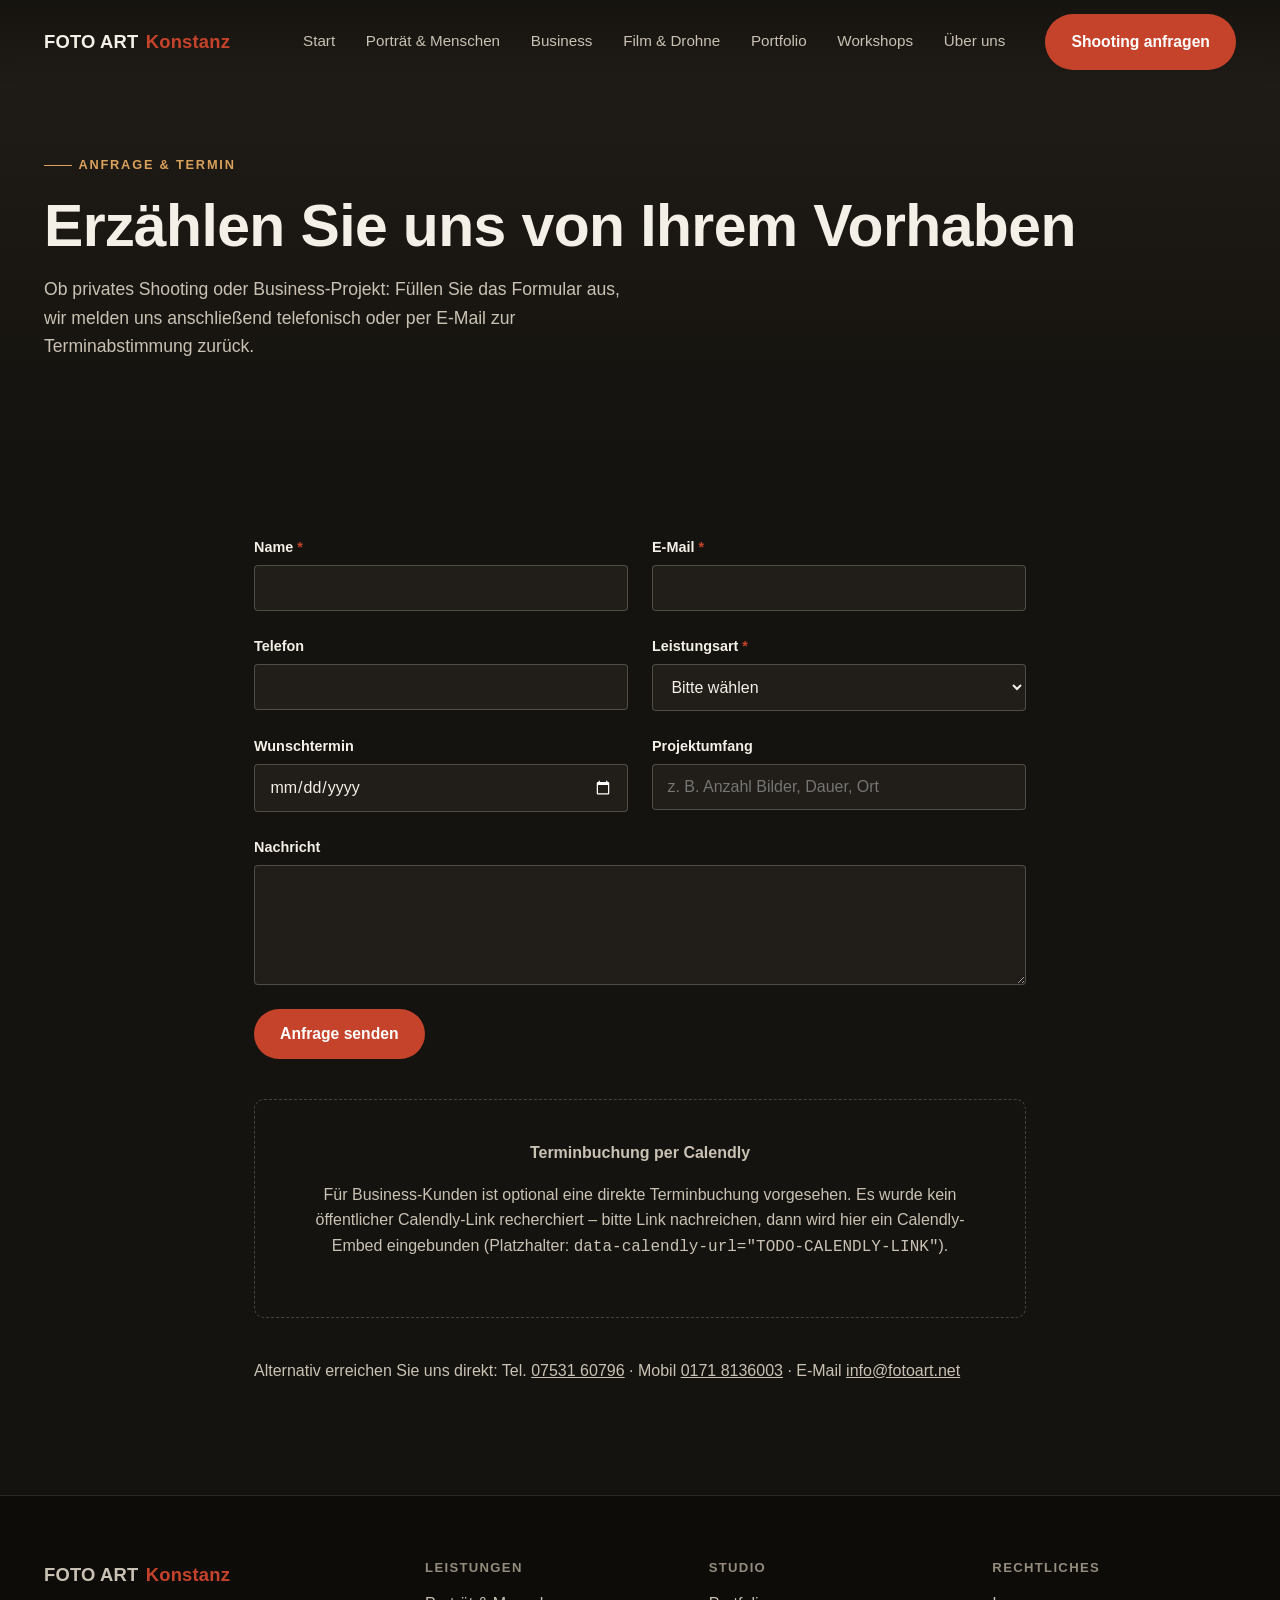
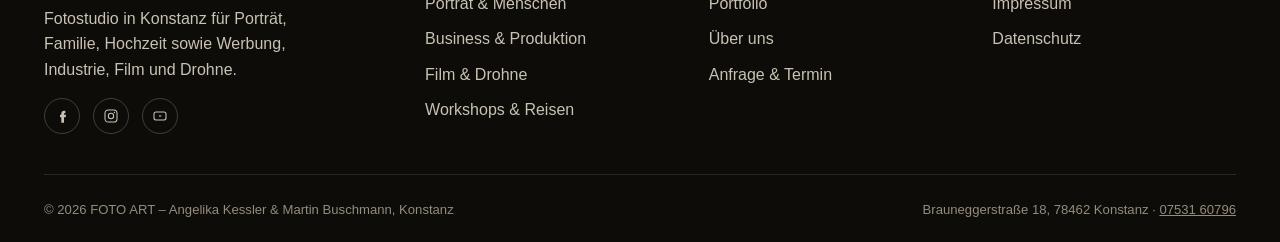
==== anfrage.html @ 79c97d0a "Initial commit: FOTO ART Konstanz website Static site (index + 8 subpages) with an interactive 2.5D " ====
<!doctype html>
<html lang="de" class="no-js">
<head>
<meta charset="utf-8">
<title>Anfrage & Termin | FOTO ART Konstanz</title>
<meta name="description" content="Shooting anfragen oder Projekt besprechen: Kontaktformular für FOTO ART Konstanz.">
<meta name="viewport" content="width=device-width, initial-scale=1">
<link rel="canonical" href="https://foto-art-konstanz.aurora-innovations.de/anfrage.html">
<meta name="theme-color" content="#15130f">
<link rel="stylesheet" href="assets/css/styles.css">
</head>
<body>
<a class="skip-link" href="#main">Zum Inhalt springen</a>
<header class="site-header">
  <div class="container">
    <a class="logo" href="index.html" aria-label="FOTO ART Konstanz – Startseite">FOTO ART <span>Konstanz</span></a>
    <nav class="main-nav" id="main-nav" aria-label="Hauptnavigation">
      <ul>
        <li><a href="index.html">Start</a></li>
        <li><a href="portraet-menschen.html">Porträt & Menschen</a></li>
        <li><a href="business-produktion.html">Business</a></li>
        <li><a href="film-drohne.html">Film & Drohne</a></li>
        <li><a href="portfolio.html">Portfolio</a></li>
        <li><a href="workshops-reisen.html">Workshops</a></li>
        <li><a href="ueber-uns.html">Über uns</a></li>
      </ul>
    </nav>
    <a class="btn btn-primary header-cta" href="anfrage.html" aria-current="page">Shooting anfragen</a>
    <button class="nav-toggle" aria-expanded="false" aria-controls="main-nav" aria-label="Menü öffnen/schließen">
      <svg width="20" height="14" viewBox="0 0 20 14" fill="none" aria-hidden="true"><path d="M0 1H20M0 7H20M0 13H20" stroke="currentColor" stroke-width="1.6"/></svg>
    </button>
  </div>
</header>

<main id="main">
  <section class="page-hero">
    <div class="container">
      <p class="eyebrow">Anfrage &amp; Termin</p>
      <h1>Erzählen Sie uns von Ihrem Vorhaben</h1>
      <p class="lead">Ob privates Shooting oder Business-Projekt: Füllen Sie das Formular aus, wir melden uns anschließend telefonisch oder per E-Mail zur Terminabstimmung zurück.</p>
    </div>
  </section>

  <section>
    <div class="container" style="max-width:820px">
      <form id="anfrage-form" novalidate>
        <div class="form-grid">
          <div class="field">
            <label for="name">Name <span class="req">*</span></label>
            <input type="text" id="name" name="name" required autocomplete="name">
          </div>
          <div class="field">
            <label for="email">E-Mail <span class="req">*</span></label>
            <input type="email" id="email" name="email" required autocomplete="email">
          </div>
          <div class="field">
            <label for="telefon">Telefon</label>
            <input type="tel" id="telefon" name="telefon" autocomplete="tel">
          </div>
          <div class="field">
            <label for="leistungsart">Leistungsart <span class="req">*</span></label>
            <select id="leistungsart" name="leistungsart" required>
              <option value="">Bitte wählen</option>
              <option value="portraet">Porträt &amp; Bewerbung</option>
              <option value="familie">Familie &amp; Babybauch</option>
              <option value="hochzeit">Hochzeit</option>
              <option value="business">Business &amp; Werbung</option>
              <option value="film-drohne">Film &amp; Drohne</option>
              <option value="workshop">Workshop / Fotoreise</option>
              <option value="sonstiges">Sonstiges</option>
            </select>
          </div>
          <div class="field">
            <label for="termin">Wunschtermin</label>
            <input type="date" id="termin" name="termin">
          </div>
          <div class="field">
            <label for="umfang">Projektumfang</label>
            <input type="text" id="umfang" name="umfang" placeholder="z. B. Anzahl Bilder, Dauer, Ort">
          </div>
          <div class="field full">
            <label for="nachricht">Nachricht</label>
            <textarea id="nachricht" name="nachricht" rows="5"></textarea>
          </div>
        </div>
        <p class="form-status" role="status" aria-live="polite" style="margin-top:1rem;color:var(--c-gold)"></p>
        <button type="submit" class="btn btn-primary" style="margin-top:.5rem">Anfrage senden</button>
      </form>

      <div class="calendly-placeholder">
        <p><strong>Terminbuchung per Calendly</strong></p>
        <p>Für Business-Kunden ist optional eine direkte Terminbuchung vorgesehen. Es wurde kein öffentlicher Calendly-Link recherchiert – bitte Link nachreichen, dann wird hier ein Calendly-Embed eingebunden (Platzhalter: <code>data-calendly-url="TODO-CALENDLY-LINK"</code>).</p>
      </div>

      <p class="source-note">Alternativ erreichen Sie uns direkt: Tel. <a href="tel:+497531608796">07531 60796</a> · Mobil <a href="tel:+491718136003">0171 8136003</a> · E-Mail <a href="mailto:info@fotoart.net">info@fotoart.net</a></p>
    </div>
  </section>
</main>

<footer class="site-footer">
  <div class="container">
    <div class="footer-grid">
      <div>
        <a class="logo" href="index.html">FOTO ART <span>Konstanz</span></a>
        <p style="margin-top:1rem;max-width:32ch">Fotostudio in Konstanz für Porträt, Familie, Hochzeit sowie Werbung, Industrie, Film und Drohne.</p>
        <div class="social-row">
          <a href="https://www.facebook.com/fotoartbuschmann/" aria-label="Facebook" rel="noopener"><svg width="16" height="16" viewBox="0 0 24 24" fill="none"><path d="M15 8h2V4h-2c-2.2 0-4 1.8-4 4v2H9v4h2v8h4v-8h2.6l.4-4H15V8Z" fill="currentColor"/></svg></a>
          <a href="https://www.instagram.com/martin_buschmann" aria-label="Instagram" rel="noopener"><svg width="16" height="16" viewBox="0 0 24 24" fill="none"><rect x="3" y="3" width="18" height="18" rx="5" stroke="currentColor" stroke-width="1.6"/><circle cx="12" cy="12" r="4" stroke="currentColor" stroke-width="1.6"/><circle cx="17.2" cy="6.8" r="1" fill="currentColor"/></svg></a>
          <a href="https://www.youtube.com/@FotoArtBuschmannKonstanz" aria-label="YouTube" rel="noopener"><svg width="16" height="16" viewBox="0 0 24 24" fill="none"><rect x="3" y="6" width="18" height="12" rx="3" stroke="currentColor" stroke-width="1.6"/><path d="M11 10.5 15 12l-4 1.5v-3Z" fill="currentColor"/></svg></a>
        </div>
      </div>
      <div>
        <h4>Leistungen</h4>
        <ul>
          <li><a href="portraet-menschen.html">Porträt &amp; Menschen</a></li>
          <li><a href="business-produktion.html">Business &amp; Produktion</a></li>
          <li><a href="film-drohne.html">Film &amp; Drohne</a></li>
          <li><a href="workshops-reisen.html">Workshops &amp; Reisen</a></li>
        </ul>
      </div>
      <div>
        <h4>Studio</h4>
        <ul>
          <li><a href="portfolio.html">Portfolio</a></li>
          <li><a href="ueber-uns.html">Über uns</a></li>
          <li><a href="anfrage.html">Anfrage &amp; Termin</a></li>
        </ul>
      </div>
      <div>
        <h4>Rechtliches</h4>
        <ul>
          <li><a href="impressum.html">Impressum</a></li>
          <li><a href="datenschutz.html">Datenschutz</a></li>
        </ul>
      </div>
    </div>
    <div class="footer-bottom">
      <span>© <span id="year">2026</span> FOTO ART – Angelika Kessler &amp; Martin Buschmann, Konstanz</span>
      <span>Brauneggerstraße 18, 78462 Konstanz · <a href="tel:+497531608796">07531 60796</a></span>
    </div>
  </div>
</footer>
<script>document.getElementById("year").textContent = new Date().getFullYear();</script>
<script src="assets/js/main.js"></script>
</body>
</html>
---- assets/css/styles.css ----
/* ==========================================================================
   FOTO ART Konstanz — Design System
   Editorial, bildstark, dunkel. Siehe phase2_marke.md / phase3_strategie.md
   ========================================================================== */

:root {
  --c-bg: #15130f;
  --c-bg-alt: #211d18;
  --c-bg-alt-2: #2b241d;
  --c-fg: #f4efe7;
  --c-fg-muted: #c9c2b4;
  --c-fg-faint: #948c7d;
  --c-accent: #c6432b;
  --c-accent-light: #e0674c;
  --c-gold: #d9a15b;
  --c-border: rgba(244, 239, 231, 0.12);
  --c-border-strong: rgba(244, 239, 231, 0.22);

  --font-sans: -apple-system, BlinkMacSystemFont, "Segoe UI", Roboto,
    "Helvetica Neue", Arial, sans-serif;

  --container: 1240px;
  --space-1: 0.5rem;
  --space-2: 1rem;
  --space-3: 1.5rem;
  --space-4: 2.5rem;
  --space-5: 4rem;
  --space-6: 6rem;
  --space-7: 9rem;

  --radius-s: 4px;
  --radius-m: 10px;
  --radius-l: 24px;

  --ease-out: cubic-bezier(0.16, 1, 0.3, 1);
  --dur-fast: 200ms;
  --dur-med: 550ms;

  --header-h: 84px;
  color-scheme: dark;
}

/* ---------- Reset ---------- */
*,
*::before,
*::after {
  box-sizing: border-box;
}

html {
  scroll-behavior: smooth;
}

body {
  margin: 0;
  background: var(--c-bg);
  color: var(--c-fg);
  font-family: var(--font-sans);
  font-size: 1rem;
  line-height: 1.6;
  -webkit-font-smoothing: antialiased;
  overflow-x: hidden;
}

img {
  max-width: 100%;
  display: block;
}

a {
  color: inherit;
}

h1, h2, h3, h4 {
  font-weight: 600;
  line-height: 1.15;
  letter-spacing: -0.01em;
  margin: 0 0 var(--space-2);
}

h1 { font-size: clamp(2.4rem, 4.6vw, 4.4rem); font-weight: 700; }
h2 { font-size: clamp(1.9rem, 3.2vw, 2.8rem); }
h3 { font-size: clamp(1.3rem, 1.8vw, 1.6rem); }

p { margin: 0 0 var(--space-2); color: var(--c-fg-muted); }

.eyebrow {
  display: inline-flex;
  align-items: center;
  gap: 0.5em;
  font-size: 0.8rem;
  letter-spacing: 0.14em;
  text-transform: uppercase;
  color: var(--c-gold);
  font-weight: 600;
  margin-bottom: var(--space-2);
}

.eyebrow::before {
  content: "";
  width: 28px;
  height: 1px;
  background: var(--c-gold);
}

.container {
  width: 100%;
  max-width: var(--container);
  margin-inline: auto;
  padding-inline: var(--space-3);
}

section {
  padding-block: var(--space-6);
}

.section-alt { background: var(--c-bg-alt); }

.visually-hidden {
  position: absolute;
  width: 1px;
  height: 1px;
  overflow: hidden;
  clip: rect(0 0 0 0);
  clip-path: inset(50%);
  white-space: nowrap;
}

/* Skip link — accessibility */
.skip-link {
  position: absolute;
  top: -100%;
  left: var(--space-2);
  z-index: 1000;
  background: var(--c-accent);
  color: #fff;
  padding: 0.75em 1.25em;
  border-radius: var(--radius-s);
  transition: top var(--dur-fast) var(--ease-out);
}

.skip-link:focus {
  top: var(--space-2);
}

:focus-visible {
  outline: 2px solid var(--c-gold);
  outline-offset: 3px;
}

/* ---------- Buttons ---------- */
.btn {
  --btn-line: 0%;
  position: relative;
  display: inline-flex;
  align-items: center;
  gap: 0.6em;
  padding: 0.95em 1.6em;
  border-radius: 999px;
  font-weight: 600;
  font-size: 0.98rem;
  text-decoration: none;
  border: 1px solid transparent;
  cursor: pointer;
  transition: transform var(--dur-fast) var(--ease-out),
    background var(--dur-fast) var(--ease-out),
    border-color var(--dur-fast) var(--ease-out);
}

.btn:hover { transform: translateY(-2px); }

.btn-primary {
  background: var(--c-accent);
  color: #fff;
}
.btn-primary:hover { background: var(--c-accent-light); }

.btn-ghost {
  background: transparent;
  border-color: var(--c-border-strong);
  color: var(--c-fg);
}
.btn-ghost:hover { border-color: var(--c-gold); }

.btn-link {
  padding: 0;
  border-radius: 0;
  background: none;
  color: var(--c-fg);
  border-bottom: 1px solid var(--c-border-strong);
}

.btn-link .arrow { transition: transform var(--dur-fast) var(--ease-out); }
.btn-link:hover .arrow,
.btn-link:focus-visible .arrow { transform: translateX(4px); }

.btn-underline {
  position: relative;
  display: inline-block;
}
.btn-underline::after {
  content: "";
  position: absolute;
  left: 0; bottom: -4px;
  height: 2px;
  width: 100%;
  background: var(--c-accent);
  transform: scaleX(0);
  transform-origin: left;
  transition: transform 220ms var(--ease-out);
}
.btn-underline:hover::after,
.btn-underline:focus-visible::after { transform: scaleX(1); }

/* ==========================================================================
   Header / Navigation
   Logo strikt links, Nav-Punkte einzeilig mit gleichmäßigem Abstand
   ========================================================================== */

.site-header {
  position: fixed;
  inset-inline: 0;
  top: 0;
  z-index: 500;
  height: var(--header-h);
  display: flex;
  align-items: center;
  background: linear-gradient(to bottom, rgba(21, 19, 15, 0.92), rgba(21, 19, 15, 0));
  backdrop-filter: blur(6px);
  transition: background var(--dur-fast) var(--ease-out);
}

.site-header.is-scrolled {
  background: rgba(21, 19, 15, 0.92);
  border-bottom: 1px solid var(--c-border);
}

.site-header .container {
  display: flex;
  align-items: center;
  justify-content: space-between;
  gap: var(--space-4);
}

.logo {
  flex: 0 0 auto;
  display: inline-flex;
  align-items: baseline;
  gap: 0.4em;
  font-size: 1.15rem;
  font-weight: 700;
  letter-spacing: 0.01em;
  text-decoration: none;
  color: var(--c-fg);
  white-space: nowrap;
}

.logo span {
  color: var(--c-accent);
}

.main-nav {
  flex: 1 1 auto;
  min-width: 0;
}

.main-nav ul {
  display: flex;
  justify-content: flex-end;
  align-items: center;
  gap: clamp(1rem, 2.4vw, 2.4rem);
  list-style: none;
  margin: 0;
  padding: 0;
}

.main-nav a {
  display: inline-block;
  white-space: nowrap;
  font-size: 0.95rem;
  font-weight: 500;
  text-decoration: none;
  color: var(--c-fg-muted);
  padding-block: 0.4em;
  border-bottom: 1px solid transparent;
  transition: color var(--dur-fast), border-color var(--dur-fast);
}

.main-nav a:hover,
.main-nav a[aria-current="page"] {
  color: var(--c-fg);
  border-color: var(--c-gold);
}

.header-cta {
  flex: 0 0 auto;
}

.nav-toggle {
  display: none;
  flex: 0 0 auto;
  background: none;
  border: 1px solid var(--c-border-strong);
  border-radius: var(--radius-s);
  color: var(--c-fg);
  width: 42px;
  height: 38px;
  align-items: center;
  justify-content: center;
  cursor: pointer;
}

@media (max-width: 900px) {
  .main-nav {
    position: fixed;
    top: var(--header-h);
    left: 0;
    right: 0;
    height: calc(100vh - var(--header-h));
    background: var(--c-bg);
    padding: var(--space-4) var(--space-3);
    transform: translateY(-8px);
    opacity: 0;
    pointer-events: none;
    transition: opacity var(--dur-fast) var(--ease-out), transform var(--dur-fast) var(--ease-out);
    overflow-y: auto;
  }
  .main-nav.is-open {
    opacity: 1;
    transform: translateY(0);
    pointer-events: auto;
  }
  .main-nav ul {
    flex-direction: column;
    align-items: flex-start;
    gap: var(--space-3);
  }
  .main-nav a { font-size: 1.15rem; }
  .nav-toggle { display: inline-flex; }
  .header-cta { display: none; }
}

/* ==========================================================================
   Hero
   ========================================================================== */

.hero-wrapper {
  position: relative;
}

.hero-stage {
  position: sticky;
  top: 0;
  height: 100vh;
  min-height: 560px;
  overflow: hidden;
  background: var(--c-bg);
}

.hero-media {
  position: absolute;
  inset: 0;
  overflow: hidden;
}

.hero-media__bg,
.hero-media__camera {
  position: absolute;
  inset: 0;
  width: 100%;
  height: 100%;
  background-image: url("../img/hero-foto-art.png");
  background-size: cover;
  background-position: 78% center;
  will-change: transform;
}

.hero-media__bg {
  transform: scale(1.03);
  opacity: 0;
  transition: opacity 900ms var(--ease-out);
  filter: brightness(0.98);
}

.hero-media__bg.is-loaded {
  opacity: 1;
}

.hero-media__camera {
  clip-path: polygon(74% 46%, 100% 40%, 100% 100%, 68% 100%, 66% 62%);
  filter: blur(1.5px);
}

.hero-media__scrim {
  position: absolute;
  inset: 0;
  background: linear-gradient(
    100deg,
    rgba(10, 9, 7, 0.94) 0%,
    rgba(10, 9, 7, 0.72) 30%,
    rgba(10, 9, 7, 0.18) 56%,
    rgba(10, 9, 7, 0.05) 72%
  );
}

.hero-media__vignette {
  position: absolute;
  inset: 0;
  background: radial-gradient(circle at 78% 55%, transparent 55%, rgba(0,0,0,0.55) 100%);
  pointer-events: none;
}

/* Dauerhafte, dezente Abdunkelung genau über der Kamera-Ecke: nachdem die
   Vordergrund-Kamera weggehoben wurde, bleibt hier keine deutlich erkennbare
   statische Kamera-Silhouette stehen, sondern ruhiges dunkles Bokeh. */
.hero-media__corner-shade {
  position: absolute;
  inset: 0;
  background: radial-gradient(ellipse 50% 62% at 88% 82%, rgba(4, 3, 2, 0.95) 0%, rgba(4, 3, 2, 0.8) 40%, rgba(4, 3, 2, 0) 72%);
  pointer-events: none;
}

/* Lens iris reveal */
.hero-lens {
  position: absolute;
  inset: 0;
  pointer-events: none;
  opacity: 0;
}

/* Volle Bühnenfläche, pixelgleich mit .hero-media__bg — nur per clip-path als
   Kreis freigelegt, damit Bildausschnitt und -maßstab nahtlos zum Hintergrund
   passen (kein Zoom/Qualitätsverlust, sondern ein "Loch" durch die Abdunkelung). */
.hero-lens__iris {
  position: absolute;
  inset: 0;
  background-image:
    radial-gradient(ellipse 50% 62% at 88% 82%, rgba(4, 3, 2, 0.95) 0%, rgba(4, 3, 2, 0.8) 40%, rgba(4, 3, 2, 0) 72%),
    url("../img/hero-foto-art.png");
  background-size: auto, cover;
  background-position: 0 0, 78% center;
  filter: brightness(1.1) contrast(1.05) saturate(1.05);
  clip-path: circle(0px at 86% 66%);
}

/* Rein dekorativer Ring am Rand der Iris-Öffnung */
.hero-lens__ring {
  position: absolute;
  border-radius: 50%;
  border: 1px solid rgba(217, 161, 91, 0.6);
  box-shadow: 0 0 40px 8px rgba(0, 0, 0, 0.5);
}

.hero-lens__hud {
  position: absolute;
  opacity: 0;
}

.hero-lens__hud svg { width: 100%; height: 100%; display: block; overflow: visible; }
.hero-lens__hud text {
  font-family: var(--font-sans);
  font-size: 3.6px;
  letter-spacing: 0.05em;
  fill: var(--c-gold);
}
.hero-lens__hud .bracket {
  fill: none;
  stroke: var(--c-gold);
  stroke-width: 0.6;
  stroke-linecap: round;
}
.hero-lens__hud .crosshair {
  fill: none;
  stroke: rgba(244, 239, 231, 0.55);
  stroke-width: 0.35;
}

.hero-lens__backdrop {
  position: absolute;
  inset: 0;
  background: #070605;
  opacity: 0;
}

/* Content */
.hero-content {
  position: relative;
  z-index: 5;
  height: 100%;
  display: flex;
  align-items: center;
}

.hero-content__inner {
  max-width: 620px;
  padding-inline: var(--space-3);
  transform: translateY(0);
  opacity: 1;
  transition: opacity 300ms var(--ease-out), transform 300ms var(--ease-out);
}

.hero-content__inner.is-hidden {
  opacity: 0;
  transform: translateY(10px);
}

.hero-content h1 {
  margin-bottom: var(--space-3);
}

.hero-content p.lead {
  font-size: 1.15rem;
  color: var(--c-fg-muted);
  max-width: 46ch;
}

.hero-actions {
  display: flex;
  flex-wrap: wrap;
  gap: var(--space-3);
  margin-top: var(--space-4);
}

.hero-scroll-cue {
  position: absolute;
  bottom: var(--space-4);
  left: 50%;
  transform: translateX(-50%);
  display: flex;
  flex-direction: column;
  align-items: center;
  gap: 0.5rem;
  font-size: 0.75rem;
  letter-spacing: 0.12em;
  text-transform: uppercase;
  color: var(--c-fg-faint);
  z-index: 5;
}

.hero-scroll-cue__line {
  width: 1px;
  height: 34px;
  background: linear-gradient(to bottom, var(--c-gold), transparent);
  animation: hero-cue-pulse 1.8s ease-in-out infinite;
}

@keyframes hero-cue-pulse {
  0%, 100% { opacity: 0.3; transform: scaleY(0.7); }
  50% { opacity: 1; transform: scaleY(1); }
}

.hero-skip {
  position: absolute;
  z-index: 30;
  top: calc(var(--header-h) + var(--space-2));
  right: var(--space-3);
  opacity: 0;
  pointer-events: none;
  transition: opacity var(--dur-fast);
}
.hero-skip:focus {
  opacity: 1;
  pointer-events: auto;
}

.hero-fallback-note {
  display: none;
}

/* No-JS / reduced motion fallback: static hero */
.no-js .hero-stage,
.reduced-motion .hero-stage {
  position: relative;
  height: auto;
  min-height: 88vh;
}
.no-js .hero-media__camera,
.no-js .hero-lens,
.reduced-motion .hero-media__camera,
.reduced-motion .hero-lens {
  display: none;
}
.no-js .hero-media__bg,
.reduced-motion .hero-media__bg {
  opacity: 1;
  transform: none;
  position: relative;
  min-height: 88vh;
}

/* ==========================================================================
   Path split (Porträt / Business)
   ========================================================================== */

.path-split {
  display: grid;
  grid-template-columns: 1fr 1fr;
  gap: var(--space-3);
}

.path-card {
  position: relative;
  isolation: isolate;
  min-height: 420px;
  border-radius: var(--radius-l);
  overflow: hidden;
  display: flex;
  align-items: flex-end;
  padding: var(--space-4);
  text-decoration: none;
  color: var(--c-fg);
  background-size: cover;
  background-position: center;
  border: 1px solid var(--c-border);
}

.path-card::before {
  content: "";
  position: absolute;
  inset: 0;
  z-index: -1;
  background: linear-gradient(to top, rgba(10,9,7,0.92) 10%, rgba(10,9,7,0.15) 75%);
  transition: background var(--dur-med) var(--ease-out);
}

.path-card img {
  position: absolute;
  inset: 0;
  z-index: -2;
  width: 100%;
  height: 100%;
  object-fit: cover;
  transform: scale(1.02);
  transition: transform 700ms var(--ease-out);
}

.path-card:hover img { transform: scale(1.08); }

.path-card__label {
  display: inline-flex;
  align-items: center;
  gap: 0.5em;
  font-size: 0.78rem;
  text-transform: uppercase;
  letter-spacing: 0.12em;
  color: var(--c-gold);
  margin-bottom: 0.5em;
}

.path-card h3 { margin-bottom: 0.35em; }
.path-card p { color: var(--c-fg-muted); margin-bottom: 1em; max-width: 34ch; }

@media (max-width: 760px) {
  .path-split { grid-template-columns: 1fr; }
}

/* ==========================================================================
   Grids / Cards
   ========================================================================== */

.section-head {
  max-width: 640px;
  margin-bottom: var(--space-5);
}

.grid-3 {
  display: grid;
  grid-template-columns: repeat(3, 1fr);
  gap: var(--space-3);
}

.grid-2 {
  display: grid;
  grid-template-columns: 1fr 1fr;
  gap: var(--space-4);
}

@media (max-width: 860px) {
  .grid-3 { grid-template-columns: repeat(2, 1fr); }
  .grid-2 { grid-template-columns: 1fr; }
}
@media (max-width: 560px) {
  .grid-3 { grid-template-columns: 1fr; }
}

.service-card {
  border: 1px solid var(--c-border);
  border-radius: var(--radius-m);
  padding: var(--space-3);
  background: var(--c-bg-alt);
  transition: border-color var(--dur-fast), transform var(--dur-fast);
}
.service-card:hover { border-color: var(--c-border-strong); transform: translateY(-3px); }
.service-card h3 { font-size: 1.15rem; }
.service-card .icon { color: var(--c-gold); margin-bottom: var(--space-2); }

.media-frame {
  border-radius: var(--radius-m);
  overflow: hidden;
  aspect-ratio: 4 / 5;
}
.media-frame img { width: 100%; height: 100%; object-fit: cover; }
.media-frame.landscape { aspect-ratio: 16 / 10; }

/* ==========================================================================
   Portfolio filter
   ========================================================================== */

.filter-bar {
  display: flex;
  flex-wrap: wrap;
  gap: 0.6rem;
  margin-bottom: var(--space-4);
}

.filter-btn {
  padding: 0.55em 1.1em;
  border-radius: 999px;
  border: 1px solid var(--c-border-strong);
  background: transparent;
  color: var(--c-fg-muted);
  font-size: 0.88rem;
  cursor: pointer;
  transition: all var(--dur-fast);
}
.filter-btn[aria-pressed="true"] {
  background: var(--c-accent);
  border-color: var(--c-accent);
  color: #fff;
}

.portfolio-grid {
  display: grid;
  grid-template-columns: repeat(3, 1fr);
  gap: var(--space-2);
}
@media (max-width: 860px) { .portfolio-grid { grid-template-columns: repeat(2, 1fr); } }
@media (max-width: 560px) { .portfolio-grid { grid-template-columns: 1fr; } }

.portfolio-item {
  border-radius: var(--radius-m);
  overflow: hidden;
  position: relative;
}
.portfolio-item img {
  width: 100%; height: 100%; object-fit: cover; aspect-ratio: 4/5;
  transition: transform 600ms var(--ease-out);
}
.portfolio-item:hover img { transform: scale(1.06); }
.portfolio-item figcaption {
  position: absolute; left: 0; right: 0; bottom: 0;
  padding: var(--space-2);
  font-size: 0.85rem;
  background: linear-gradient(to top, rgba(0,0,0,0.75), transparent);
}
.portfolio-item[hidden] { display: none; }

/* ==========================================================================
   FAQ
   ========================================================================== */

.faq {
  max-width: 780px;
}
.faq details {
  border-bottom: 1px solid var(--c-border);
  padding-block: var(--space-2);
}
.faq summary {
  cursor: pointer;
  list-style: none;
  display: flex;
  justify-content: space-between;
  align-items: center;
  gap: var(--space-2);
  font-weight: 600;
  font-size: 1.05rem;
  padding-block: 0.3em;
}
.faq summary::-webkit-details-marker { display: none; }
.faq summary .plus {
  flex: 0 0 auto;
  width: 22px; height: 22px;
  border-radius: 50%;
  border: 1px solid var(--c-border-strong);
  display: flex; align-items: center; justify-content: center;
  transition: transform var(--dur-fast);
}
.faq details[open] summary .plus { transform: rotate(45deg); }
.faq .faq-answer { padding-top: var(--space-1); padding-right: var(--space-4); }

/* ==========================================================================
   Info strip (Adresse/Öffnungszeiten/Kontakt) + Karte
   ========================================================================== */

.info-strip {
  display: grid;
  grid-template-columns: repeat(3, 1fr);
  gap: var(--space-3);
  margin-bottom: var(--space-4);
}
@media (max-width: 760px) { .info-strip { grid-template-columns: 1fr; } }

.info-card {
  border: 1px solid var(--c-border);
  border-radius: var(--radius-m);
  padding: var(--space-3);
}
.info-card h3 { font-size: 1rem; color: var(--c-gold); }
.info-card .source-note {
  font-size: 0.78rem;
  color: var(--c-fg-faint);
  margin-top: 0.5em;
}

.map-embed {
  border-radius: var(--radius-m);
  overflow: hidden;
  border: 1px solid var(--c-border);
}
.map-embed iframe {
  width: 100%;
  height: 420px;
  border: 0;
  display: block;
  filter: grayscale(0.4) invert(0.92) contrast(0.9);
}

/* ==========================================================================
   Forms (Anfrage)
   ========================================================================== */

.form-grid {
  display: grid;
  grid-template-columns: 1fr 1fr;
  gap: var(--space-3);
}
@media (max-width: 700px) { .form-grid { grid-template-columns: 1fr; } }

.field { display: flex; flex-direction: column; gap: 0.4em; }
.field.full { grid-column: 1 / -1; }
.field label { font-size: 0.9rem; font-weight: 600; }
.field .req { color: var(--c-accent); }

.field input,
.field select,
.field textarea {
  background: var(--c-bg-alt);
  border: 1px solid var(--c-border-strong);
  border-radius: var(--radius-s);
  color: var(--c-fg);
  padding: 0.8em 0.9em;
  font-family: inherit;
  font-size: 1rem;
}
.field textarea { resize: vertical; min-height: 120px; }
.field input:focus,
.field select:focus,
.field textarea:focus {
  border-color: var(--c-gold);
}

.calendly-placeholder {
  border: 1px dashed var(--c-border-strong);
  border-radius: var(--radius-m);
  padding: var(--space-4);
  text-align: center;
  color: var(--c-fg-faint);
  margin-block: var(--space-4);
}

/* ==========================================================================
   Legal notice banner
   ========================================================================== */

.draft-banner {
  background: rgba(198, 67, 43, 0.12);
  border: 1px solid rgba(198, 67, 43, 0.4);
  color: var(--c-fg);
  border-radius: var(--radius-m);
  padding: var(--space-2) var(--space-3);
  font-size: 0.92rem;
  margin-bottom: var(--space-4);
}
.draft-banner strong { color: var(--c-accent-light); }

/* ==========================================================================
   Footer
   ========================================================================== */

.site-footer {
  background: #0d0c09;
  border-top: 1px solid var(--c-border);
  padding-block: var(--space-5) var(--space-3);
}
.footer-grid {
  display: grid;
  grid-template-columns: 1.4fr 1fr 1fr 1fr;
  gap: var(--space-4);
  margin-bottom: var(--space-4);
}
@media (max-width: 800px) {
  .footer-grid { grid-template-columns: 1fr 1fr; }
}
@media (max-width: 500px) {
  .footer-grid { grid-template-columns: 1fr; }
}
.footer-grid h4 {
  font-size: 0.82rem;
  text-transform: uppercase;
  letter-spacing: 0.1em;
  color: var(--c-fg-faint);
  margin-bottom: var(--space-2);
}
.footer-grid ul { list-style: none; margin: 0; padding: 0; display: flex; flex-direction: column; gap: 0.6em; }
.footer-grid a { text-decoration: none; color: var(--c-fg-muted); }
.footer-grid a:hover { color: var(--c-fg); }

.footer-bottom {
  display: flex;
  justify-content: space-between;
  flex-wrap: wrap;
  gap: var(--space-2);
  padding-top: var(--space-3);
  border-top: 1px solid var(--c-border);
  font-size: 0.82rem;
  color: var(--c-fg-faint);
}

.social-row { display: flex; gap: 0.8em; }
.social-row a {
  width: 36px; height: 36px;
  border: 1px solid var(--c-border-strong);
  border-radius: 50%;
  display: flex; align-items: center; justify-content: center;
  text-decoration: none;
}
.social-row a:hover { border-color: var(--c-gold); }

/* ==========================================================================
   Page hero (Unterseiten)
   ========================================================================== */

.page-hero {
  padding-top: calc(var(--header-h) + var(--space-5));
  padding-bottom: var(--space-5);
  background: linear-gradient(180deg, var(--c-bg-alt), var(--c-bg));
}
.page-hero .eyebrow { margin-bottom: var(--space-2); }
.page-hero p.lead { max-width: 60ch; font-size: 1.1rem; }

/* Utility */
.mt-0 { margin-top: 0; }
.text-center { text-align: center; margin-inline: auto; }

/* ==========================================================================
   Reduced motion
   ========================================================================== */
@media (prefers-reduced-motion: reduce) {
  html { scroll-behavior: auto; }
  * { animation-duration: 0.001ms !important; animation-iteration-count: 1 !important; transition-duration: 0.001ms !important; }
}
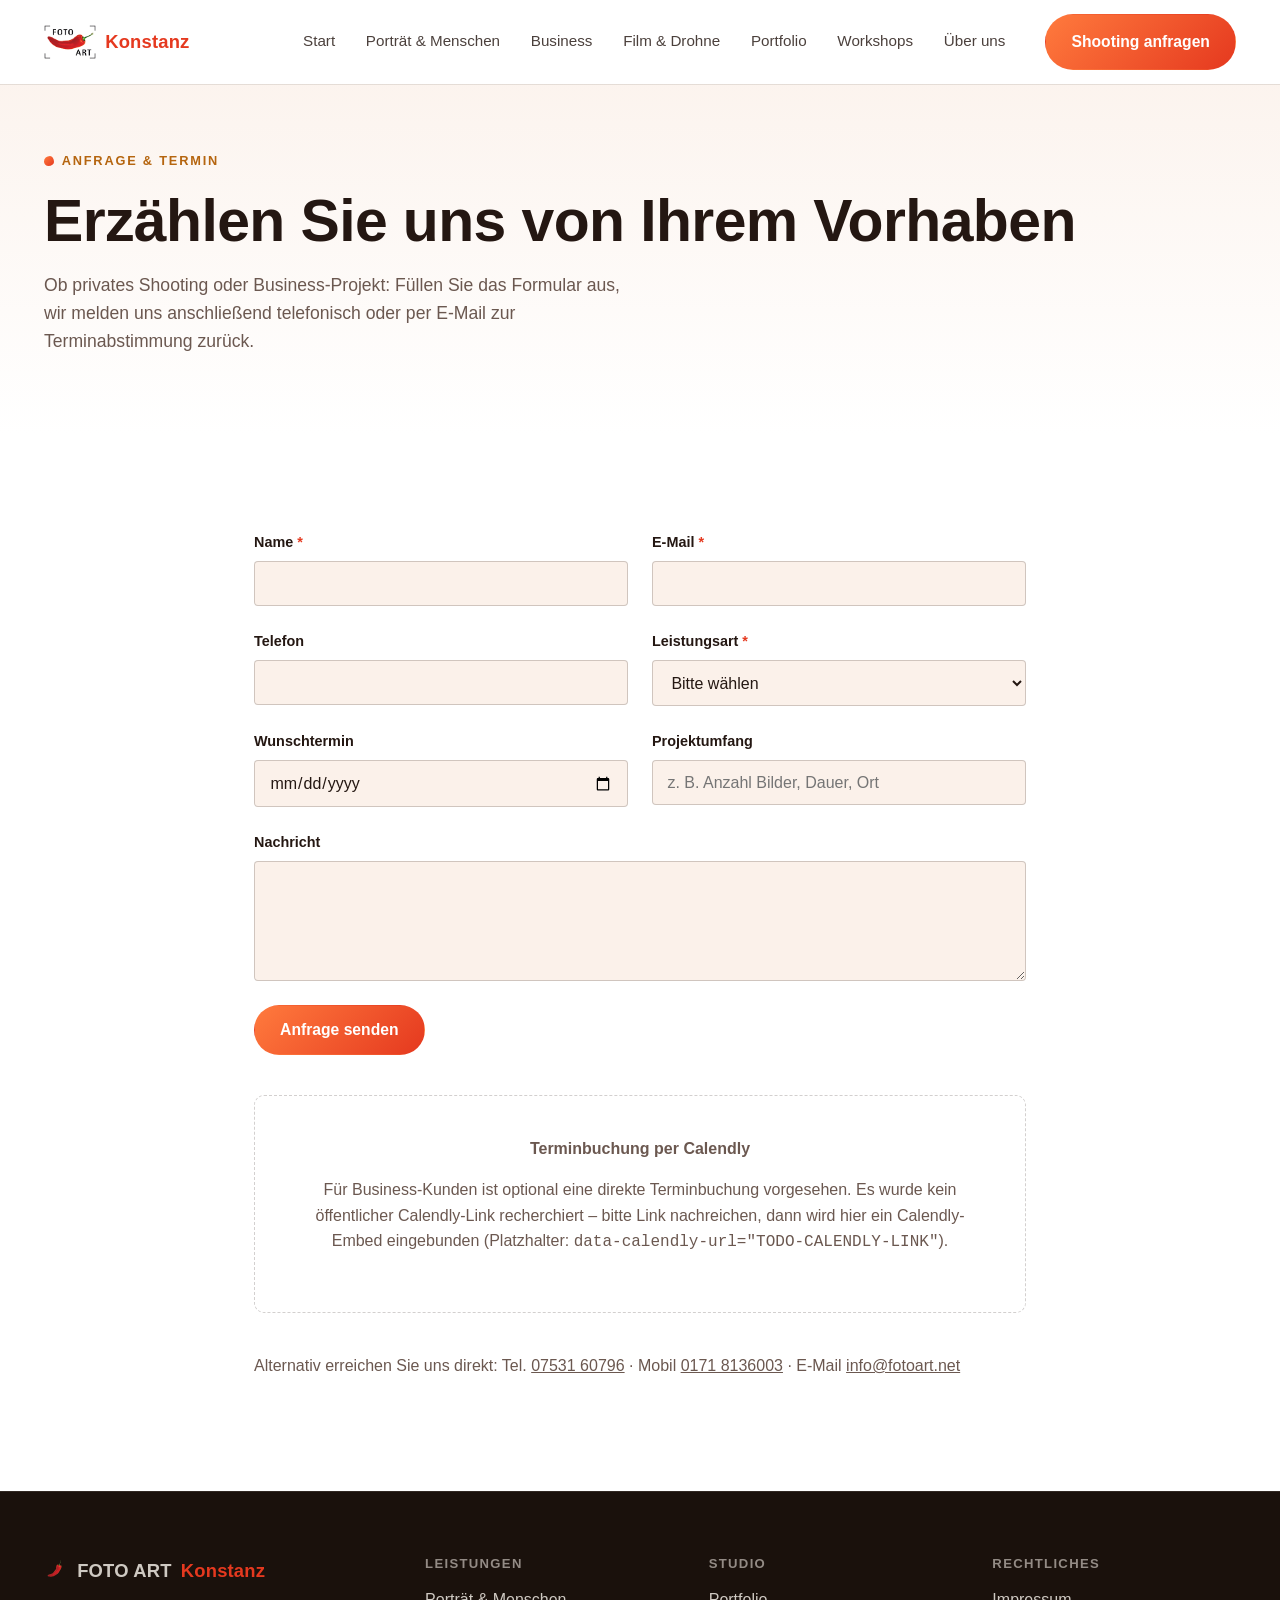
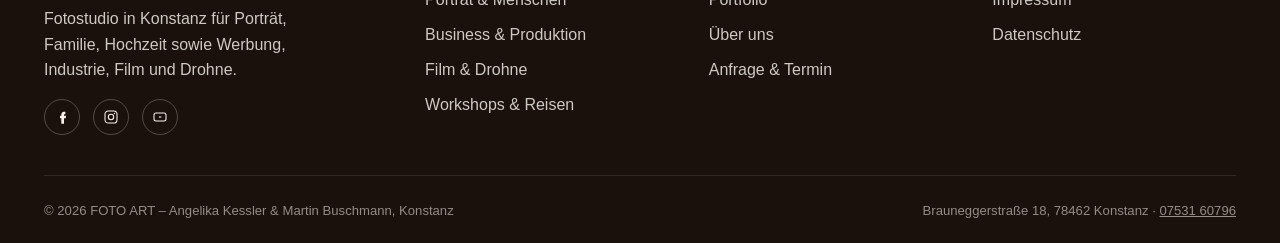
==== commit d719ed55: "Add camera-photo hero sequence and real FOTO ART branding (logo + favicon) - Replace the graphic her" ====
--- a/anfrage.html
+++ b/anfrage.html
@@ -7,13 +7,18 @@
 <meta name="viewport" content="width=device-width, initial-scale=1">
 <link rel="canonical" href="https://foto-art-konstanz.aurora-innovations.de/anfrage.html">
 <meta name="theme-color" content="#15130f">
+<link rel="icon" href="favicon.ico" sizes="32x32">
+<link rel="icon" type="image/png" sizes="16x16" href="assets/img/favicon-16.png">
+<link rel="icon" type="image/png" sizes="32x32" href="assets/img/favicon-32.png">
+<link rel="icon" type="image/png" sizes="192x192" href="assets/img/favicon-192.png">
+<link rel="apple-touch-icon" sizes="180x180" href="assets/img/favicon-180.png">
 <link rel="stylesheet" href="assets/css/styles.css">
 </head>
 <body>
 <a class="skip-link" href="#main">Zum Inhalt springen</a>
 <header class="site-header">
   <div class="container">
-    <a class="logo" href="index.html" aria-label="FOTO ART Konstanz – Startseite">FOTO ART <span>Konstanz</span></a>
+    <a class="logo" href="index.html" aria-label="FOTO ART Konstanz – Startseite"><img class="logo-mark" src="assets/img/logo-fotoart.png" alt="FOTO ART" width="153" height="100"> <span>Konstanz</span></a>
     <nav class="main-nav" id="main-nav" aria-label="Hauptnavigation">
       <ul>
         <li><a href="index.html">Start</a></li>
@@ -101,7 +106,7 @@
   <div class="container">
     <div class="footer-grid">
       <div>
-        <a class="logo" href="index.html">FOTO ART <span>Konstanz</span></a>
+        <a class="logo" href="index.html"><img class="logo-mark logo-mark--footer" src="assets/img/favicon-192.png" alt="" width="192" height="192"> FOTO ART <span>Konstanz</span></a>
         <p style="margin-top:1rem;max-width:32ch">Fotostudio in Konstanz für Porträt, Familie, Hochzeit sowie Werbung, Industrie, Film und Drohne.</p>
         <div class="social-row">
           <a href="https://www.facebook.com/fotoartbuschmann/" aria-label="Facebook" rel="noopener"><svg width="16" height="16" viewBox="0 0 24 24" fill="none"><path d="M15 8h2V4h-2c-2.2 0-4 1.8-4 4v2H9v4h2v8h4v-8h2.6l.4-4H15V8Z" fill="currentColor"/></svg></a>
--- a/assets/css/styles.css
+++ b/assets/css/styles.css
@@ -1,20 +1,38 @@
 /* ==========================================================================
    FOTO ART Konstanz — Design System
-   Editorial, bildstark, dunkel. Siehe phase2_marke.md / phase3_strategie.md
+   Editorial, bildstark, hell — an die reale Marke (fotoart.net: Weiß + Rot
+   #e64946, Leitmotiv Peperoni) angelehnt, mit feurigem Rot/Orange als
+   kreativer Signatur-Akzent. Siehe phase2_marke.md.
+   Die "--c-hero-*"-Textfarben sind für dunkel hinterlegte Flächen reserviert,
+   die real ein Foto zeigen (Path-Cards, Footer) — der Hero selbst ist ein
+   helles Grafik-Design und nutzt die normalen hellen Textfarben.
    ========================================================================== */
 
 :root {
-  --c-bg: #15130f;
-  --c-bg-alt: #211d18;
-  --c-bg-alt-2: #2b241d;
-  --c-fg: #f4efe7;
-  --c-fg-muted: #c9c2b4;
-  --c-fg-faint: #948c7d;
-  --c-accent: #c6432b;
-  --c-accent-light: #e0674c;
-  --c-gold: #d9a15b;
-  --c-border: rgba(244, 239, 231, 0.12);
-  --c-border-strong: rgba(244, 239, 231, 0.22);
+  /* Flächen */
+  --c-bg: #ffffff;
+  --c-bg-alt: #fbf1ea;
+  --c-bg-alt-2: #f3ded0;
+
+  /* Text auf hellem Grund */
+  --c-fg: #241712;
+  --c-fg-muted: #6b5850;
+  --c-fg-faint: #ab998f;
+
+  /* Feuriges Rot als Hauptakzent + warmer Amber als Sekundärakzent */
+  --c-accent: #e5391f;
+  --c-accent-light: #ff7a3d;
+  --c-accent-dark: #b32713;
+  --c-gold: #b5650f;
+
+  --c-border: rgba(36, 23, 18, 0.1);
+  --c-border-strong: rgba(36, 23, 18, 0.2);
+
+  /* Text auf dem dunklen Hero-Foto (unverändert hell, unabhängig vom Seitenthema) */
+  --c-hero-fg: #f7f1ea;
+  --c-hero-fg-muted: rgba(247, 241, 234, 0.82);
+  --c-hero-fg-faint: rgba(247, 241, 234, 0.55);
+  --c-hero-gold: #eab273;
 
   --font-sans: -apple-system, BlinkMacSystemFont, "Segoe UI", Roboto,
     "Helvetica Neue", Arial, sans-serif;
@@ -37,7 +55,7 @@
   --dur-med: 550ms;
 
   --header-h: 84px;
-  color-scheme: dark;
+  color-scheme: light;
 }
 
 /* ---------- Reset ---------- */
@@ -84,10 +102,12 @@
 
 p { margin: 0 0 var(--space-2); color: var(--c-fg-muted); }
 
+/* "Flamme" statt schlichtem Strich — dezente kreative Signatur, die das
+   Peperoni-/"scharf"-Leitmotiv von FOTO ART aufgreift, ohne wörtlich zu werden. */
 .eyebrow {
   display: inline-flex;
   align-items: center;
-  gap: 0.5em;
+  gap: 0.6em;
   font-size: 0.8rem;
   letter-spacing: 0.14em;
   text-transform: uppercase;
@@ -98,9 +118,11 @@
 
 .eyebrow::before {
   content: "";
-  width: 28px;
-  height: 1px;
-  background: var(--c-gold);
+  width: 10px;
+  height: 10px;
+  flex-shrink: 0;
+  border-radius: 60% 40% 55% 45% / 55% 60% 40% 45%;
+  background: linear-gradient(135deg, var(--c-accent-light), var(--c-accent));
 }
 
 .container {
@@ -144,7 +166,7 @@
 }
 
 :focus-visible {
-  outline: 2px solid var(--c-gold);
+  outline: 2px solid var(--c-accent);
   outline-offset: 3px;
 }
 
@@ -170,17 +192,17 @@
 .btn:hover { transform: translateY(-2px); }
 
 .btn-primary {
-  background: var(--c-accent);
+  background: linear-gradient(135deg, var(--c-accent-light), var(--c-accent));
   color: #fff;
 }
-.btn-primary:hover { background: var(--c-accent-light); }
+.btn-primary:hover { background: linear-gradient(135deg, var(--c-accent-light), var(--c-accent-dark)); }
 
 .btn-ghost {
   background: transparent;
   border-color: var(--c-border-strong);
   color: var(--c-fg);
 }
-.btn-ghost:hover { border-color: var(--c-gold); }
+.btn-ghost:hover { border-color: var(--c-accent); color: var(--c-accent); }
 
 .btn-link {
   padding: 0;
@@ -214,7 +236,10 @@
 
 /* ==========================================================================
    Header / Navigation
-   Logo strikt links, Nav-Punkte einzeilig mit gleichmäßigem Abstand
+   Logo strikt links, Nav-Punkte einzeilig mit gleichmäßigem Abstand.
+   Solide weiße Leiste mit dunklem Text auf allen Seiten, inklusive Startseite
+   — der Hero ist ein helles Grafik-Design, kein dunkles Foto mehr, daher
+   braucht der Header keine transparente "on-photo"-Variante.
    ========================================================================== */
 
 .site-header {
@@ -225,14 +250,11 @@
   height: var(--header-h);
   display: flex;
   align-items: center;
-  background: linear-gradient(to bottom, rgba(21, 19, 15, 0.92), rgba(21, 19, 15, 0));
+  color: var(--c-fg);
+  background: rgba(255, 255, 255, 0.96);
   backdrop-filter: blur(6px);
-  transition: background var(--dur-fast) var(--ease-out);
-}
-
-.site-header.is-scrolled {
-  background: rgba(21, 19, 15, 0.92);
-  border-bottom: 1px solid var(--c-border);
+  box-shadow: 0 1px 0 var(--c-border);
+  transition: background var(--dur-fast) var(--ease-out), color var(--dur-fast) var(--ease-out), box-shadow var(--dur-fast) var(--ease-out);
 }
 
 .site-header .container {
@@ -245,18 +267,28 @@
 .logo {
   flex: 0 0 auto;
   display: inline-flex;
-  align-items: baseline;
-  gap: 0.4em;
+  align-items: center;
+  gap: 0.5em;
   font-size: 1.15rem;
   font-weight: 700;
   letter-spacing: 0.01em;
   text-decoration: none;
-  color: var(--c-fg);
+  color: inherit;
   white-space: nowrap;
 }
 
 .logo span {
   color: var(--c-accent);
+}
+
+.logo-mark {
+  height: 34px;
+  width: auto;
+  display: block;
+}
+
+.logo-mark--footer {
+  height: 24px;
 }
 
 .main-nav {
@@ -280,16 +312,18 @@
   font-size: 0.95rem;
   font-weight: 500;
   text-decoration: none;
-  color: var(--c-fg-muted);
+  color: inherit;
+  opacity: 0.82;
   padding-block: 0.4em;
   border-bottom: 1px solid transparent;
-  transition: color var(--dur-fast), border-color var(--dur-fast);
+  transition: color var(--dur-fast), opacity var(--dur-fast), border-color var(--dur-fast);
 }
 
 .main-nav a:hover,
 .main-nav a[aria-current="page"] {
-  color: var(--c-fg);
-  border-color: var(--c-gold);
+  color: var(--c-accent);
+  opacity: 1;
+  border-color: var(--c-accent);
 }
 
 .header-cta {
@@ -302,7 +336,7 @@
   background: none;
   border: 1px solid var(--c-border-strong);
   border-radius: var(--radius-s);
-  color: var(--c-fg);
+  color: inherit;
   width: 42px;
   height: 38px;
   align-items: center;
@@ -324,6 +358,7 @@
     pointer-events: none;
     transition: opacity var(--dur-fast) var(--ease-out), transform var(--dur-fast) var(--ease-out);
     overflow-y: auto;
+    box-shadow: 0 12px 24px rgba(36, 23, 18, 0.08);
   }
   .main-nav.is-open {
     opacity: 1;
@@ -335,7 +370,16 @@
     align-items: flex-start;
     gap: var(--space-3);
   }
-  .main-nav a { font-size: 1.15rem; }
+  .main-nav a {
+    font-size: 1.15rem;
+    color: var(--c-fg);
+    opacity: 1;
+  }
+  .main-nav a:hover,
+  .main-nav a[aria-current="page"] {
+    color: var(--c-accent);
+    border-color: var(--c-accent);
+  }
   .nav-toggle { display: inline-flex; }
   .header-cta { display: none; }
 }
@@ -354,7 +398,7 @@
   height: 100vh;
   min-height: 560px;
   overflow: hidden;
-  background: var(--c-bg);
+  background: var(--c-bg-alt);
 }
 
 .hero-media {
@@ -363,126 +407,162 @@
   overflow: hidden;
 }
 
-.hero-media__bg,
-.hero-media__camera {
+.hero-media__bg {
   position: absolute;
   inset: 0;
   width: 100%;
   height: 100%;
   background-image: url("../img/hero-foto-art.png");
   background-size: cover;
-  background-position: 78% center;
+  background-position: 38% 24%;
   will-change: transform;
-}
-
-.hero-media__bg {
   transform: scale(1.03);
   opacity: 0;
   transition: opacity 900ms var(--ease-out);
-  filter: brightness(0.98);
 }
 
 .hero-media__bg.is-loaded {
   opacity: 1;
 }
 
-.hero-media__camera {
-  clip-path: polygon(74% 46%, 100% 40%, 100% 100%, 68% 100%, 66% 62%);
-  filter: blur(1.5px);
-}
-
+/* Heller Scrim: das neue Referenzfoto ist überwiegend hell, daher blendet der
+   Text-Bereich links auf warmes Creme statt auf Dunkel ab — die Person und
+   die rote Studiowand rechts bleiben unverdeckt sichtbar. */
 .hero-media__scrim {
   position: absolute;
   inset: 0;
   background: linear-gradient(
     100deg,
-    rgba(10, 9, 7, 0.94) 0%,
-    rgba(10, 9, 7, 0.72) 30%,
-    rgba(10, 9, 7, 0.18) 56%,
-    rgba(10, 9, 7, 0.05) 72%
+    rgba(251, 241, 234, 0.97) 0%,
+    rgba(251, 241, 234, 0.88) 26%,
+    rgba(251, 241, 234, 0.42) 48%,
+    rgba(251, 241, 234, 0.08) 64%,
+    rgba(251, 241, 234, 0) 76%
   );
 }
 
-.hero-media__vignette {
-  position: absolute;
-  inset: 0;
-  background: radial-gradient(circle at 78% 55%, transparent 55%, rgba(0,0,0,0.55) 100%);
+.hero-skip {
+  position: absolute;
+  z-index: 30;
+  top: calc(var(--header-h) + var(--space-2));
+  right: var(--space-3);
+  opacity: 0;
   pointer-events: none;
-}
-
-/* Dauerhafte, dezente Abdunkelung genau über der Kamera-Ecke: nachdem die
-   Vordergrund-Kamera weggehoben wurde, bleibt hier keine deutlich erkennbare
-   statische Kamera-Silhouette stehen, sondern ruhiges dunkles Bokeh. */
-.hero-media__corner-shade {
-  position: absolute;
-  inset: 0;
-  background: radial-gradient(ellipse 50% 62% at 88% 82%, rgba(4, 3, 2, 0.95) 0%, rgba(4, 3, 2, 0.8) 40%, rgba(4, 3, 2, 0) 72%);
-  pointer-events: none;
-}
-
-/* Lens iris reveal */
-.hero-lens {
-  position: absolute;
-  inset: 0;
+  transition: opacity var(--dur-fast);
+  background: rgba(255, 255, 255, 0.9);
+  color: var(--c-fg);
+  border-color: var(--c-border-strong);
+}
+.hero-skip:focus {
+  opacity: 1;
+  pointer-events: auto;
+}
+
+/* ---------- Fokus-Sucher: zieht sich beim Scrollen um die Person zusammen ---------- */
+.hero-focus {
+  position: absolute;
+  z-index: 10;
   pointer-events: none;
   opacity: 0;
 }
-
-/* Volle Bühnenfläche, pixelgleich mit .hero-media__bg — nur per clip-path als
-   Kreis freigelegt, damit Bildausschnitt und -maßstab nahtlos zum Hintergrund
-   passen (kein Zoom/Qualitätsverlust, sondern ein "Loch" durch die Abdunkelung). */
-.hero-lens__iris {
-  position: absolute;
-  inset: 0;
-  background-image:
-    radial-gradient(ellipse 50% 62% at 88% 82%, rgba(4, 3, 2, 0.95) 0%, rgba(4, 3, 2, 0.8) 40%, rgba(4, 3, 2, 0) 72%),
-    url("../img/hero-foto-art.png");
-  background-size: auto, cover;
-  background-position: 0 0, 78% center;
-  filter: brightness(1.1) contrast(1.05) saturate(1.05);
-  clip-path: circle(0px at 86% 66%);
-}
-
-/* Rein dekorativer Ring am Rand der Iris-Öffnung */
-.hero-lens__ring {
-  position: absolute;
-  border-radius: 50%;
-  border: 1px solid rgba(217, 161, 91, 0.6);
-  box-shadow: 0 0 40px 8px rgba(0, 0, 0, 0.5);
-}
-
-.hero-lens__hud {
-  position: absolute;
-  opacity: 0;
-}
-
-.hero-lens__hud svg { width: 100%; height: 100%; display: block; overflow: visible; }
-.hero-lens__hud text {
+.hero-focus svg { width: 100%; height: 100%; display: block; overflow: visible; }
+.hero-focus .bracket {
+  fill: none;
+  stroke: var(--c-accent);
+  stroke-width: 0.8;
+  stroke-linecap: round;
+}
+.hero-focus text {
   font-family: var(--font-sans);
   font-size: 3.6px;
   letter-spacing: 0.05em;
-  fill: var(--c-gold);
-}
-.hero-lens__hud .bracket {
-  fill: none;
-  stroke: var(--c-gold);
-  stroke-width: 0.6;
-  stroke-linecap: round;
-}
-.hero-lens__hud .crosshair {
-  fill: none;
-  stroke: rgba(244, 239, 231, 0.55);
-  stroke-width: 0.35;
-}
-
-.hero-lens__backdrop {
+  fill: var(--c-accent-dark);
+}
+
+/* ---------- Blitz-Overlay ---------- */
+.hero-flash {
   position: absolute;
   inset: 0;
-  background: #070605;
+  background: #fff;
   opacity: 0;
-}
-
-/* Content */
+  pointer-events: none;
+  z-index: 20;
+}
+.hero-flash.is-active {
+  animation: hero-flash-pulse 420ms ease-out;
+}
+@keyframes hero-flash-pulse {
+  0% { opacity: 0; }
+  12% { opacity: 0.92; }
+  100% { opacity: 0; }
+}
+
+/* ---------- Kamera im Vordergrund ---------- */
+.hero-camera {
+  position: absolute;
+  left: 50%;
+  bottom: -4%;
+  width: min(30vw, 320px);
+  transform: translate(-50%, 40%);
+  opacity: 0;
+  pointer-events: none;
+  z-index: 15;
+  filter: drop-shadow(0 18px 30px rgba(23, 19, 16, 0.35));
+}
+.hero-camera__svg { width: 100%; height: auto; display: block; overflow: visible; }
+.hero-camera__shutter {
+  transform-origin: 92px 97px;
+  transform-box: view-box;
+}
+.hero-camera.is-clicking .hero-camera__shutter {
+  animation: hero-shutter-click 380ms ease-out;
+}
+@keyframes hero-shutter-click {
+  0% { opacity: 0; transform: scale(0.25); }
+  35% { opacity: 1; transform: scale(1.05); }
+  60% { opacity: 1; transform: scale(1); }
+  100% { opacity: 0; transform: scale(0.25); }
+}
+
+/* ---------- Mini-Polaroid: Bestätigung, dass ein Foto entstanden ist ---------- */
+.hero-polaroid {
+  position: absolute;
+  left: calc(50% + min(9vw, 96px));
+  bottom: 6%;
+  width: min(15vw, 150px);
+  aspect-ratio: 4 / 5;
+  background: #fff;
+  padding: 0.5rem 0.5rem 1.4rem;
+  border-radius: 3px;
+  box-shadow: 0 16px 32px rgba(23, 19, 16, 0.28);
+  opacity: 0;
+  transform: translateY(10px) scale(0.85) rotate(-4deg);
+  z-index: 16;
+  pointer-events: none;
+}
+.hero-polaroid__photo {
+  width: 100%;
+  height: 100%;
+  background-image: url("../img/hero-foto-art.png");
+  background-size: 320% auto;
+  background-position: 30% 20%;
+}
+.hero-polaroid.is-visible {
+  animation: hero-polaroid-in 550ms var(--ease-out) forwards;
+}
+.hero-polaroid.is-leaving {
+  animation: hero-polaroid-out 400ms var(--ease-out) forwards;
+}
+@keyframes hero-polaroid-in {
+  from { opacity: 0; transform: translateY(10px) scale(0.85) rotate(-4deg); }
+  to { opacity: 1; transform: translateY(0) scale(1) rotate(-3deg); }
+}
+@keyframes hero-polaroid-out {
+  from { opacity: 1; transform: translateY(0) scale(1) rotate(-3deg); }
+  to { opacity: 0; transform: translateY(-8px) scale(0.9) rotate(-3deg); }
+}
+
+/* Content — dunkler Text vor dem hellen Scrim, wie im übrigen Seitenthema. */
 .hero-content {
   position: relative;
   z-index: 5;
@@ -491,6 +571,8 @@
   align-items: center;
 }
 
+.hero-content .eyebrow { color: var(--c-gold); }
+
 .hero-content__inner {
   max-width: 620px;
   padding-inline: var(--space-3);
@@ -506,6 +588,14 @@
 
 .hero-content h1 {
   margin-bottom: var(--space-3);
+  color: var(--c-fg);
+}
+
+.hero-highlight {
+  background: linear-gradient(100deg, var(--c-accent-dark), var(--c-accent) 55%, var(--c-accent-light));
+  -webkit-background-clip: text;
+  background-clip: text;
+  color: transparent;
 }
 
 .hero-content p.lead {
@@ -540,7 +630,7 @@
 .hero-scroll-cue__line {
   width: 1px;
   height: 34px;
-  background: linear-gradient(to bottom, var(--c-gold), transparent);
+  background: linear-gradient(to bottom, var(--c-accent), transparent);
   animation: hero-cue-pulse 1.8s ease-in-out infinite;
 }
 
@@ -549,36 +639,12 @@
   50% { opacity: 1; transform: scaleY(1); }
 }
 
-.hero-skip {
-  position: absolute;
-  z-index: 30;
-  top: calc(var(--header-h) + var(--space-2));
-  right: var(--space-3);
-  opacity: 0;
-  pointer-events: none;
-  transition: opacity var(--dur-fast);
-}
-.hero-skip:focus {
-  opacity: 1;
-  pointer-events: auto;
-}
-
-.hero-fallback-note {
-  display: none;
-}
-
-/* No-JS / reduced motion fallback: static hero */
+/* No-JS / reduced motion fallback: statischer Hero, keine Sperre, keine Kamera-Sequenz */
 .no-js .hero-stage,
 .reduced-motion .hero-stage {
   position: relative;
   height: auto;
   min-height: 88vh;
-}
-.no-js .hero-media__camera,
-.no-js .hero-lens,
-.reduced-motion .hero-media__camera,
-.reduced-motion .hero-lens {
-  display: none;
 }
 .no-js .hero-media__bg,
 .reduced-motion .hero-media__bg {
@@ -586,6 +652,47 @@
   transform: none;
   position: relative;
   min-height: 88vh;
+}
+.no-js .hero-focus,
+.reduced-motion .hero-focus,
+.no-js .hero-camera,
+.reduced-motion .hero-camera,
+.no-js .hero-polaroid,
+.reduced-motion .hero-polaroid,
+.no-js .hero-flash,
+.reduced-motion .hero-flash {
+  display: none;
+}
+
+@media (max-width: 760px) {
+  .hero-media__bg { background-position: 32% 22%; }
+  .hero-media__scrim {
+    background: linear-gradient(
+      180deg,
+      rgba(251, 241, 234, 0.6) 0%,
+      rgba(251, 241, 234, 0.9) 55%,
+      rgba(251, 241, 234, 0.97) 100%
+    );
+  }
+  .hero-content { align-items: flex-end; padding-bottom: var(--space-6); }
+  .hero-camera { width: min(46vw, 240px); }
+  .hero-polaroid { left: auto; right: var(--space-3); width: min(26vw, 130px); }
+  .hero-scroll-cue { display: none; }
+}
+
+/* Bewusster Übergang vom hellen Hero-Foto zum weißen Markenauftritt: die
+   erste weiße Sektion schiebt sich als abgerundete Karte leicht über die
+   untere Kante des Hero-Bereichs. */
+.section-lift {
+  position: relative;
+  z-index: 6;
+  margin-top: -40px;
+  border-radius: 32px 32px 0 0;
+  background: var(--c-bg);
+  box-shadow: 0 -24px 48px rgba(36, 23, 18, 0.10);
+}
+@media (max-width: 700px) {
+  .section-lift { margin-top: -24px; border-radius: 20px 20px 0 0; }
 }
 
 /* ==========================================================================
@@ -608,7 +715,7 @@
   align-items: flex-end;
   padding: var(--space-4);
   text-decoration: none;
-  color: var(--c-fg);
+  color: var(--c-hero-fg);
   background-size: cover;
   background-position: center;
   border: 1px solid var(--c-border);
@@ -643,12 +750,12 @@
   font-size: 0.78rem;
   text-transform: uppercase;
   letter-spacing: 0.12em;
-  color: var(--c-gold);
+  color: var(--c-hero-gold);
   margin-bottom: 0.5em;
 }
 
-.path-card h3 { margin-bottom: 0.35em; }
-.path-card p { color: var(--c-fg-muted); margin-bottom: 1em; max-width: 34ch; }
+.path-card h3 { margin-bottom: 0.35em; color: var(--c-hero-fg); }
+.path-card p { color: var(--c-hero-fg-muted); margin-bottom: 1em; max-width: 34ch; }
 
 @media (max-width: 760px) {
   .path-split { grid-template-columns: 1fr; }
@@ -687,12 +794,13 @@
   border: 1px solid var(--c-border);
   border-radius: var(--radius-m);
   padding: var(--space-3);
-  background: var(--c-bg-alt);
-  transition: border-color var(--dur-fast), transform var(--dur-fast);
-}
-.service-card:hover { border-color: var(--c-border-strong); transform: translateY(-3px); }
+  background: var(--c-bg);
+  box-shadow: 0 1px 2px rgba(36, 23, 18, 0.04);
+  transition: border-color var(--dur-fast), transform var(--dur-fast), box-shadow var(--dur-fast);
+}
+.service-card:hover { border-color: var(--c-accent); transform: translateY(-3px); box-shadow: 0 10px 24px rgba(36, 23, 18, 0.08); }
 .service-card h3 { font-size: 1.15rem; }
-.service-card .icon { color: var(--c-gold); margin-bottom: var(--space-2); }
+.service-card .icon { color: var(--c-accent); margin-bottom: var(--space-2); }
 
 .media-frame {
   border-radius: var(--radius-m);
@@ -751,6 +859,7 @@
   position: absolute; left: 0; right: 0; bottom: 0;
   padding: var(--space-2);
   font-size: 0.85rem;
+  color: var(--c-hero-fg);
   background: linear-gradient(to top, rgba(0,0,0,0.75), transparent);
 }
 .portfolio-item[hidden] { display: none; }
@@ -784,9 +893,9 @@
   border-radius: 50%;
   border: 1px solid var(--c-border-strong);
   display: flex; align-items: center; justify-content: center;
-  transition: transform var(--dur-fast);
-}
-.faq details[open] summary .plus { transform: rotate(45deg); }
+  transition: transform var(--dur-fast), border-color var(--dur-fast), color var(--dur-fast);
+}
+.faq details[open] summary .plus { transform: rotate(45deg); border-color: var(--c-accent); color: var(--c-accent); }
 .faq .faq-answer { padding-top: var(--space-1); padding-right: var(--space-4); }
 
 /* ==========================================================================
@@ -805,8 +914,9 @@
   border: 1px solid var(--c-border);
   border-radius: var(--radius-m);
   padding: var(--space-3);
-}
-.info-card h3 { font-size: 1rem; color: var(--c-gold); }
+  background: var(--c-bg);
+}
+.info-card h3 { font-size: 1rem; color: var(--c-accent); }
 .info-card .source-note {
   font-size: 0.78rem;
   color: var(--c-fg-faint);
@@ -823,7 +933,7 @@
   height: 420px;
   border: 0;
   display: block;
-  filter: grayscale(0.4) invert(0.92) contrast(0.9);
+  filter: grayscale(0.12) contrast(1.02);
 }
 
 /* ==========================================================================
@@ -857,7 +967,7 @@
 .field input:focus,
 .field select:focus,
 .field textarea:focus {
-  border-color: var(--c-gold);
+  border-color: var(--c-accent);
 }
 
 .calendly-placeholder {
@@ -874,25 +984,27 @@
    ========================================================================== */
 
 .draft-banner {
-  background: rgba(198, 67, 43, 0.12);
-  border: 1px solid rgba(198, 67, 43, 0.4);
+  background: rgba(229, 57, 31, 0.08);
+  border: 1px solid rgba(229, 57, 31, 0.35);
   color: var(--c-fg);
   border-radius: var(--radius-m);
   padding: var(--space-2) var(--space-3);
   font-size: 0.92rem;
   margin-bottom: var(--space-4);
 }
-.draft-banner strong { color: var(--c-accent-light); }
-
-/* ==========================================================================
-   Footer
+.draft-banner strong { color: var(--c-accent-dark); }
+
+/* ==========================================================================
+   Footer — bewusst dunkel als Kontrapunkt zur hellen Seite (Bookend zum Hero)
    ========================================================================== */
 
 .site-footer {
-  background: #0d0c09;
-  border-top: 1px solid var(--c-border);
+  background: #1a110c;
+  color: var(--c-hero-fg-muted);
+  border-top: 1px solid rgba(247, 241, 234, 0.1);
   padding-block: var(--space-5) var(--space-3);
 }
+.site-footer p { color: var(--c-hero-fg-muted); }
 .footer-grid {
   display: grid;
   grid-template-columns: 1.4fr 1fr 1fr 1fr;
@@ -909,12 +1021,12 @@
   font-size: 0.82rem;
   text-transform: uppercase;
   letter-spacing: 0.1em;
-  color: var(--c-fg-faint);
+  color: var(--c-hero-fg-faint);
   margin-bottom: var(--space-2);
 }
 .footer-grid ul { list-style: none; margin: 0; padding: 0; display: flex; flex-direction: column; gap: 0.6em; }
-.footer-grid a { text-decoration: none; color: var(--c-fg-muted); }
-.footer-grid a:hover { color: var(--c-fg); }
+.footer-grid a { text-decoration: none; color: var(--c-hero-fg-muted); }
+.footer-grid a:hover { color: var(--c-accent-light); }
 
 .footer-bottom {
   display: flex;
@@ -922,20 +1034,22 @@
   flex-wrap: wrap;
   gap: var(--space-2);
   padding-top: var(--space-3);
-  border-top: 1px solid var(--c-border);
+  border-top: 1px solid rgba(247, 241, 234, 0.1);
   font-size: 0.82rem;
-  color: var(--c-fg-faint);
+  color: var(--c-hero-fg-faint);
 }
 
 .social-row { display: flex; gap: 0.8em; }
 .social-row a {
   width: 36px; height: 36px;
-  border: 1px solid var(--c-border-strong);
+  border: 1px solid rgba(247, 241, 234, 0.25);
   border-radius: 50%;
+  color: var(--c-hero-fg);
   display: flex; align-items: center; justify-content: center;
   text-decoration: none;
-}
-.social-row a:hover { border-color: var(--c-gold); }
+  transition: border-color var(--dur-fast), color var(--dur-fast);
+}
+.social-row a:hover { border-color: var(--c-accent-light); color: var(--c-accent-light); }
 
 /* ==========================================================================
    Page hero (Unterseiten)
